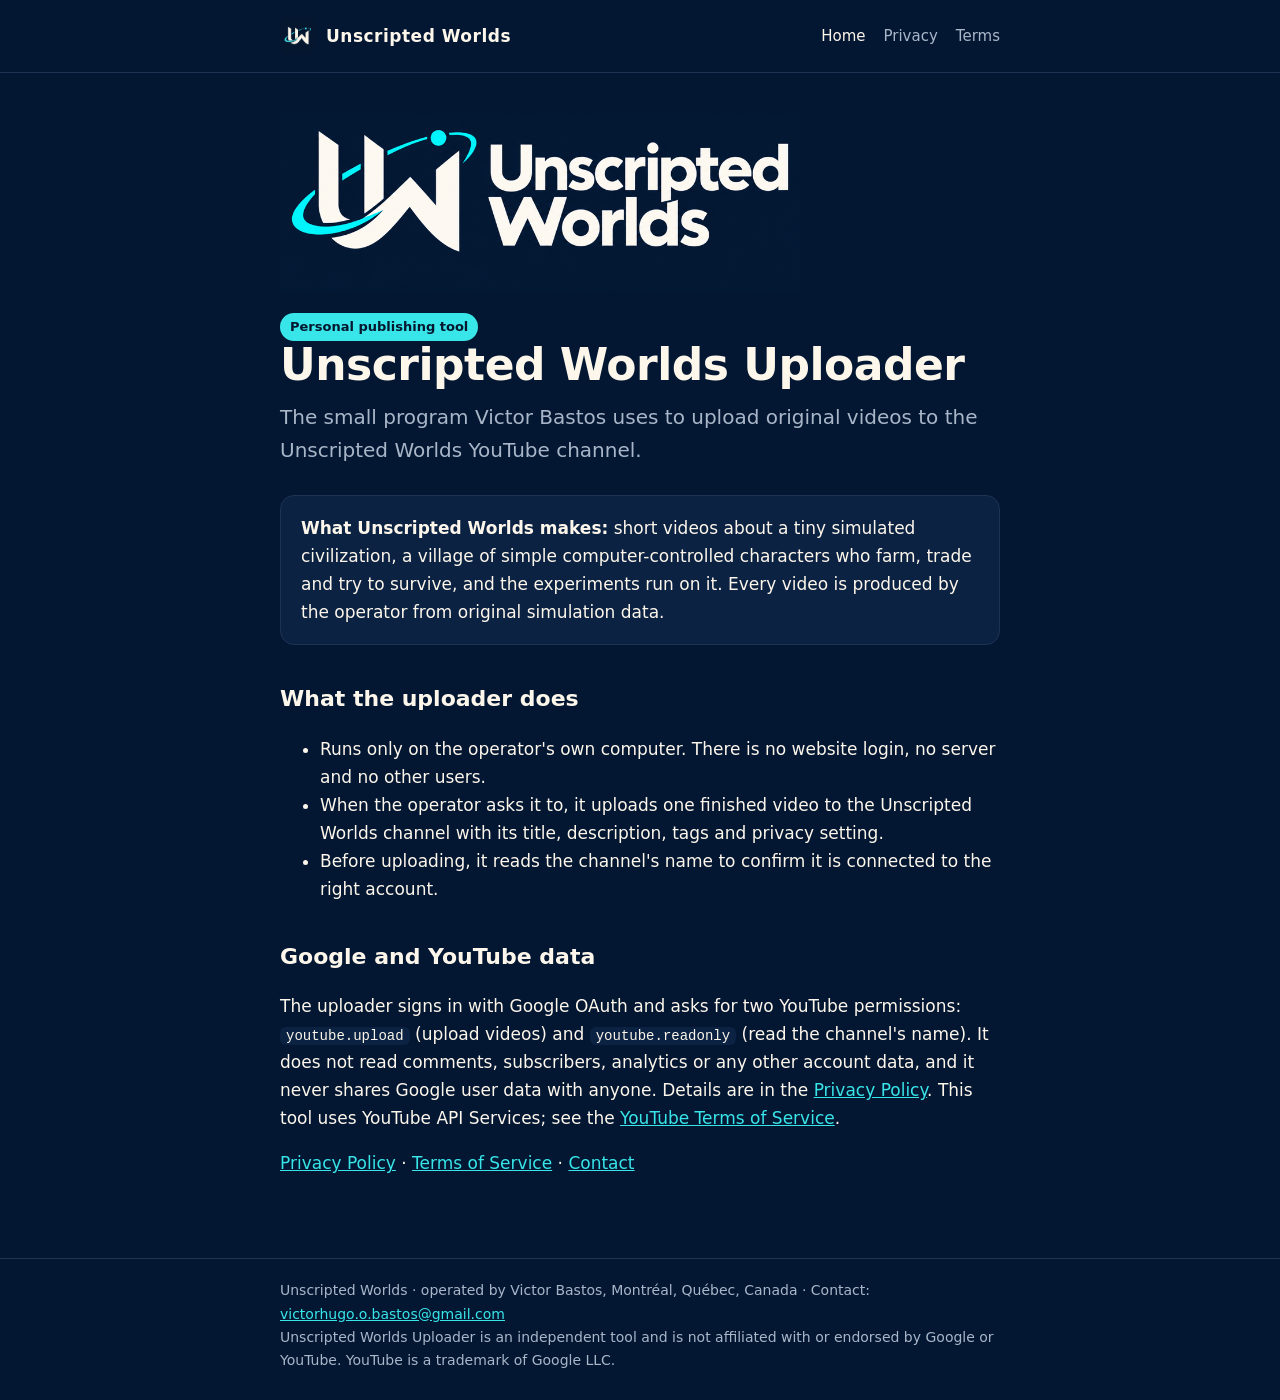
==== index.html @ 2a6cd31f "Update Unscripted Worlds Uploader site" ====
<!doctype html>
<html lang="en">
<head>
<meta charset="utf-8"><meta name="viewport" content="width=device-width, initial-scale=1">
<title>Unscripted Worlds Uploader</title>
<meta name="description" content="Unscripted Worlds Uploader: the personal tool used to upload videos to the Unscripted Worlds YouTube channel.">
<link rel="icon" href="/favicon.png" type="image/png"><link rel="apple-touch-icon" href="/apple-touch-icon.png"><meta name="theme-color" content="#031733"><link rel="stylesheet" href="/style.css">
</head>
<body>
<header><div class="wrap"><a class="mark" href="/"><img src="/logo-192.png" alt="" width="36" height="36">Unscripted Worlds</a>
<nav><a href="/" aria-current="page">Home</a><a href="/privacy.html">Privacy</a><a href="/terms.html">Terms</a></nav></div></header>
<main><div class="wrap">
<img class="hero-logo" src="/logo-full.png" alt="Unscripted Worlds" width="900" height="312">
<span class="pill">Personal publishing tool</span>
<h1>Unscripted Worlds Uploader</h1>
<p class="lede">The small program Victor Bastos uses to upload original videos to the Unscripted Worlds YouTube channel.</p>

<div class="card"><strong>What Unscripted Worlds makes:</strong> short videos about a tiny simulated civilization, a village of simple
computer-controlled characters who farm, trade and try to survive, and the experiments run on it. Every video is produced by the
operator from original simulation data.</div>

<h2>What the uploader does</h2>
<ul>
<li>Runs only on the operator's own computer. There is no website login, no server and no other users.</li>
<li>When the operator asks it to, it uploads one finished video to the Unscripted Worlds channel with its title, description, tags and privacy setting.</li>
<li>Before uploading, it reads the channel's name to confirm it is connected to the right account.</li>
</ul>

<h2>Google and YouTube data</h2>
<p>The uploader signs in with Google OAuth and asks for two YouTube permissions: <code>youtube.upload</code> (upload videos) and
<code>youtube.readonly</code> (read the channel's name). It does not read comments, subscribers, analytics or any other account data,
and it never shares Google user data with anyone. Details are in the <a href="/privacy.html">Privacy Policy</a>.
This tool uses YouTube API Services; see the <a href="https://www.youtube.com/t/terms">YouTube Terms of Service</a>.</p>

<p><a href="/privacy.html">Privacy Policy</a> · <a href="/terms.html">Terms of Service</a> · <a href="mailto:victorhugo.o.bastos@gmail.com">Contact</a></p>

</div></main>
<footer><div class="wrap">Unscripted Worlds · operated by Victor Bastos, Montréal, Québec, Canada · Contact: <a href="mailto:victorhugo.o.bastos@gmail.com">victorhugo.o.bastos@gmail.com</a><br>
Unscripted Worlds Uploader is an independent tool and is not affiliated with or endorsed by Google or YouTube. YouTube is a trademark of Google LLC.</div></footer>
</body>
</html>
---- style.css ----
:root { color-scheme: dark; --ink:#031733; --ink2:#0b2242; --paper:#fdf6eb; --muted:#a9b6c8; --gold:#38e5e8; --accent:#8ff4f6; --line:#1c3354; }
* { box-sizing: border-box; }
html, body { margin: 0; background: var(--ink); color: var(--paper); font: 17px/1.65 Inter, system-ui, -apple-system, "Segoe UI", sans-serif; }
a { color: var(--gold); overflow-wrap: anywhere; } a:hover { color: var(--accent); }
.wrap { max-width: 760px; margin: 0 auto; padding: 0 20px; }
header { border-bottom: 1px solid var(--line); }
header .wrap { display: flex; align-items: center; gap: 14px; padding-top: 18px; padding-bottom: 18px; flex-wrap: wrap; }
.mark { display: flex; align-items: center; gap: 10px; text-decoration: none; color: var(--paper); font-weight: 800; letter-spacing: .5px; }
.mark img { width: 36px; height: 36px; }
nav { margin-left: auto; display: flex; gap: 18px; font-size: 15px; }
nav a { color: var(--muted); text-decoration: none; } nav a:hover, nav a[aria-current] { color: var(--paper); }
main { padding: 40px 0 64px; }
h1 { font-size: clamp(30px, 6vw, 44px); line-height: 1.1; margin: 0 0 12px; letter-spacing: -.5px; }
h2 { font-size: 22px; margin: 36px 0 8px; }
.lede { font-size: 20px; color: var(--muted); margin: 0 0 28px; }
.card { background: var(--ink2); border: 1px solid var(--line); border-radius: 14px; padding: 18px 20px; margin: 16px 0; }
.pill { display: inline-block; font-size: 13px; font-weight: 700; background: #38e5e8; color: #05172f; padding: 3px 10px; border-radius: 999px; }
table { width: 100%; table-layout: fixed; border-collapse: collapse; font-size: 15px; } td, th { text-align: left; padding: 8px 6px; border-bottom: 1px solid var(--line); vertical-align: top; }
footer { border-top: 1px solid var(--line); color: var(--muted); font-size: 14px; } footer .wrap { padding-top: 20px; padding-bottom: 28px; }
code { overflow-wrap: anywhere; word-break: break-word; font-size: 14px; background: var(--ink2); padding: 1px 6px; border-radius: 6px; }
.hero-logo { width: 100%; max-width: 520px; height: auto; display: block; margin: 0 0 18px; }
.mark img { border-radius: 8px; }
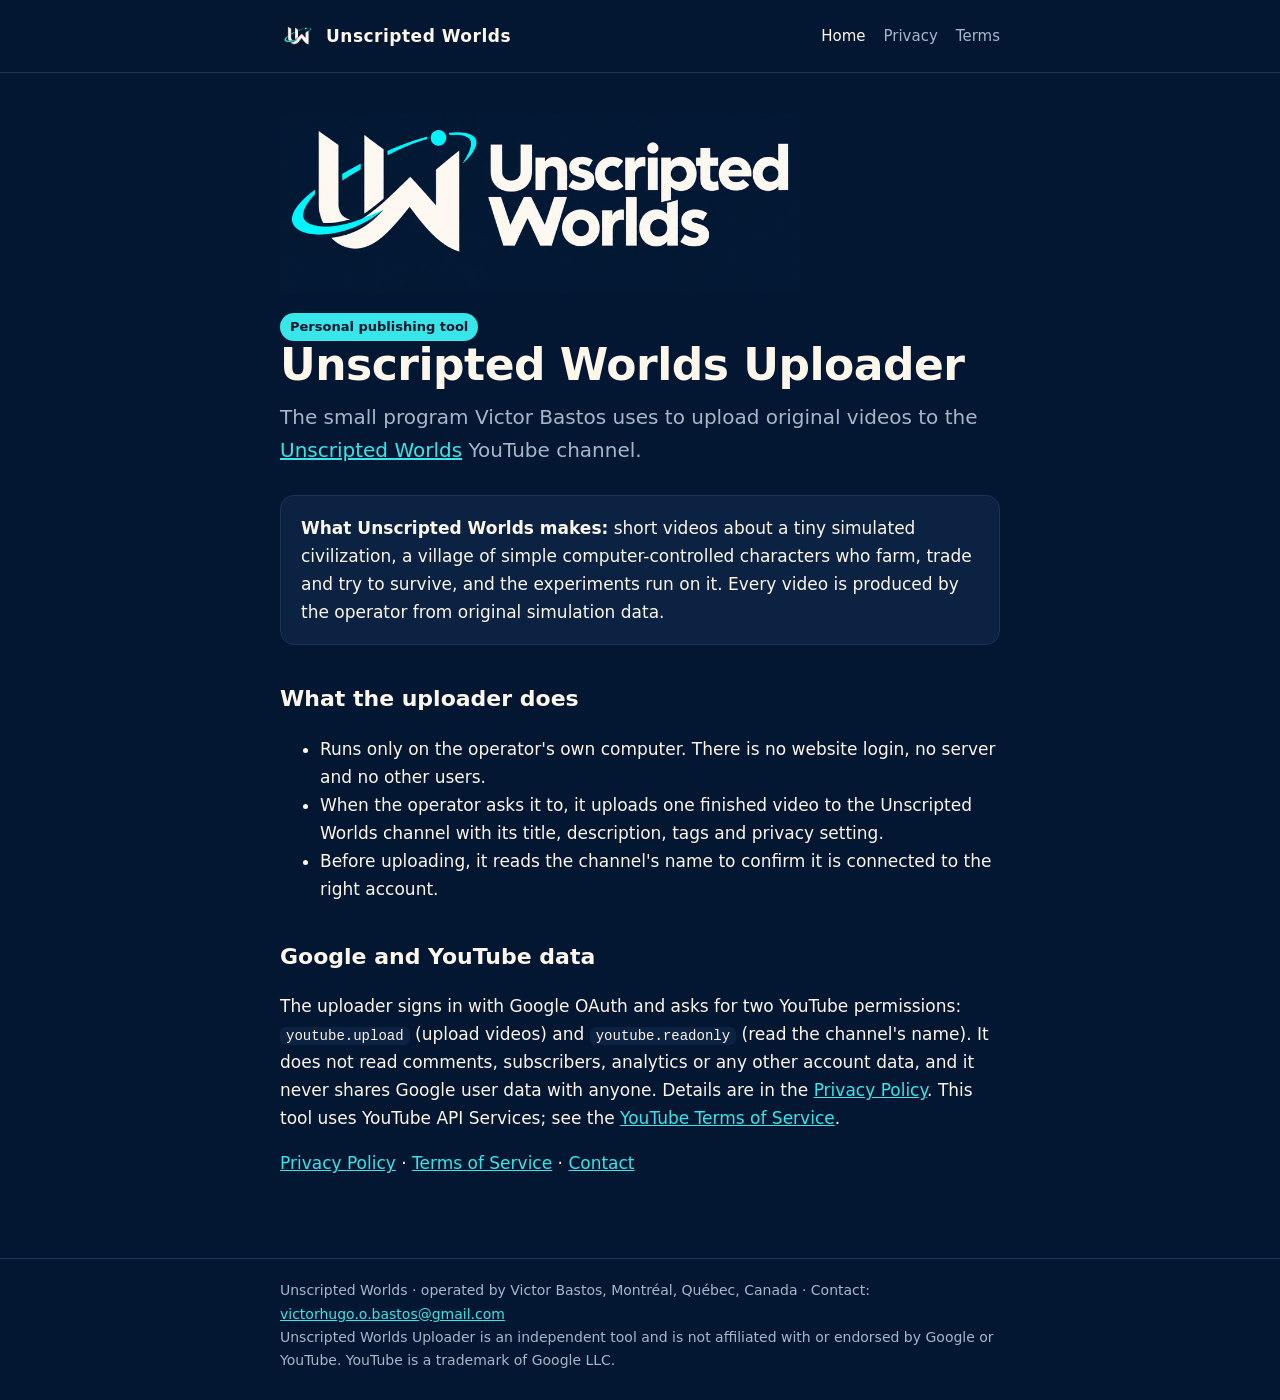
==== commit 8093454e: "Update Unscripted Worlds Uploader site" ====
--- a/index.html
+++ b/index.html
@@ -13,7 +13,7 @@
 <img class="hero-logo" src="/logo-full.png" alt="Unscripted Worlds" width="900" height="312">
 <span class="pill">Personal publishing tool</span>
 <h1>Unscripted Worlds Uploader</h1>
-<p class="lede">The small program Victor Bastos uses to upload original videos to the Unscripted Worlds YouTube channel.</p>
+<p class="lede">The small program Victor Bastos uses to upload original videos to the <a href="https://www.youtube.com/@Unscripted.Worldss">Unscripted Worlds</a> YouTube channel.</p>
 
 <div class="card"><strong>What Unscripted Worlds makes:</strong> short videos about a tiny simulated civilization, a village of simple
 computer-controlled characters who farm, trade and try to survive, and the experiments run on it. Every video is produced by the
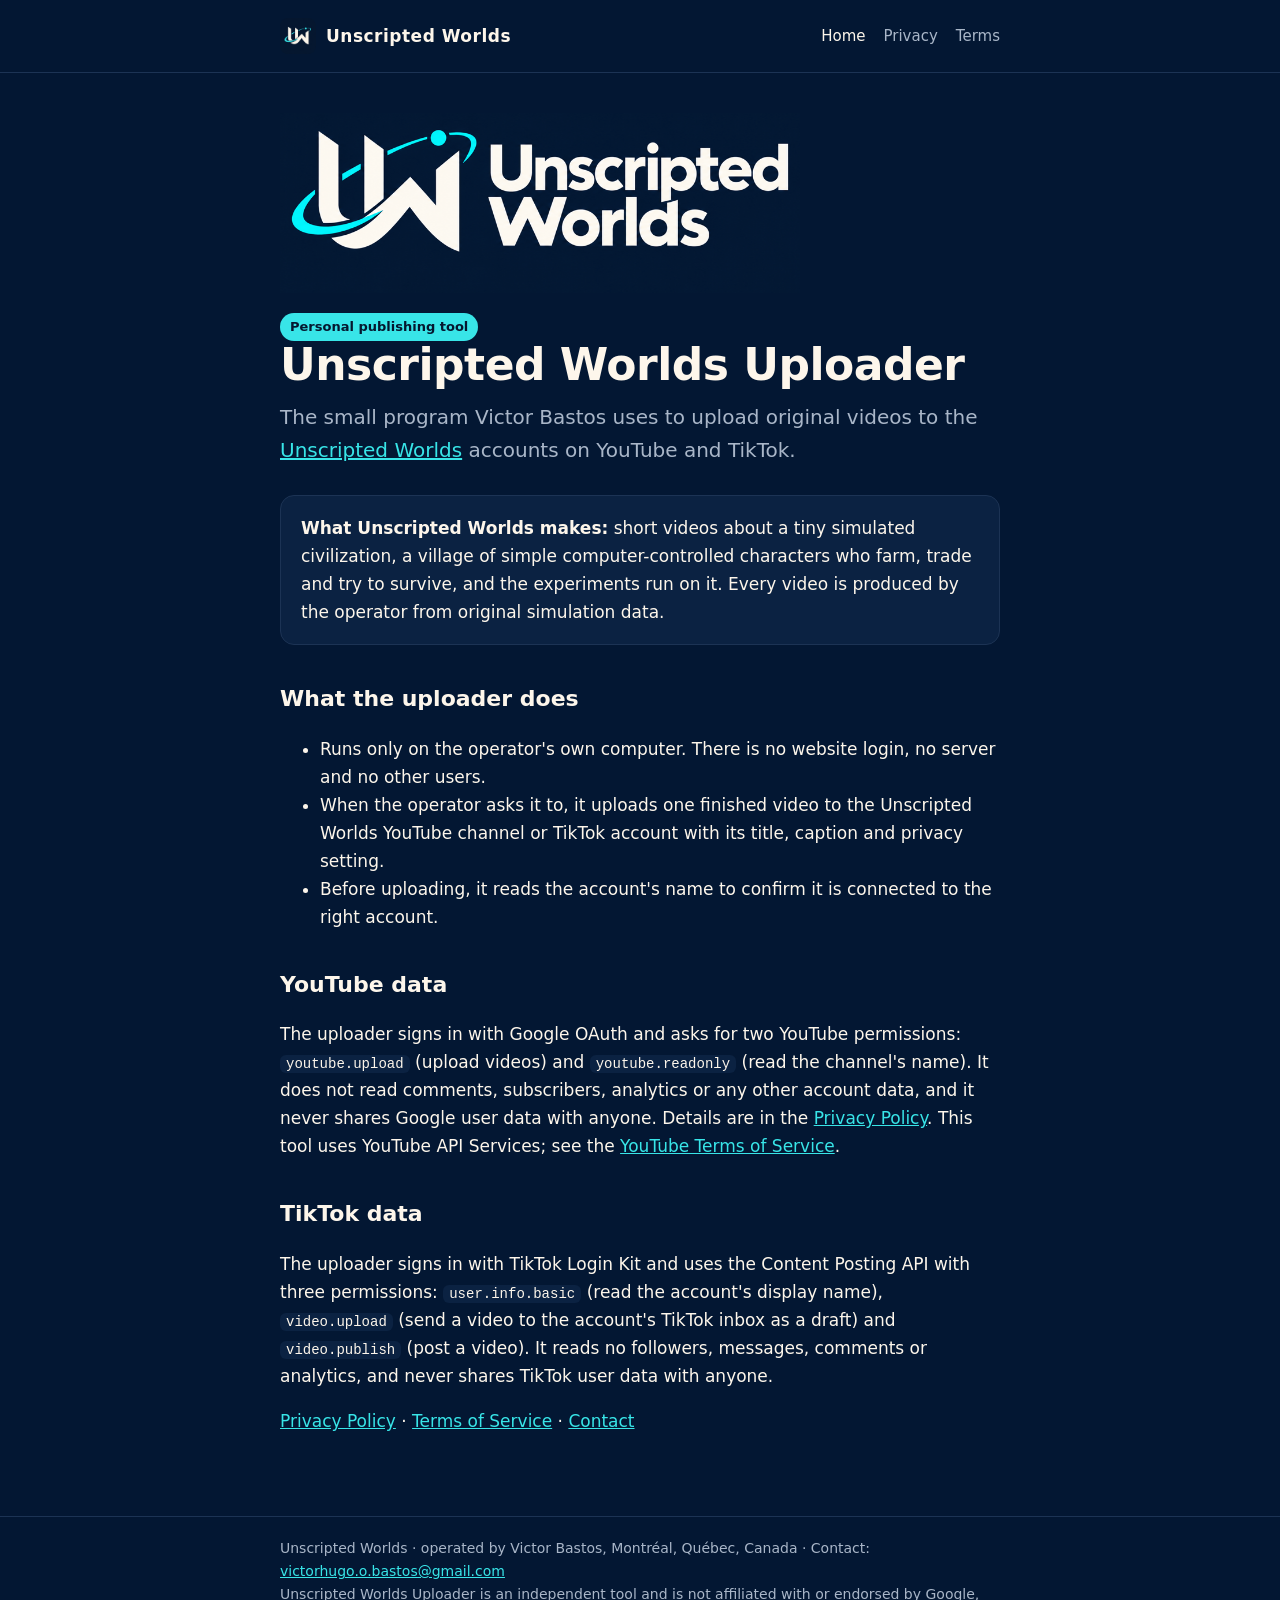
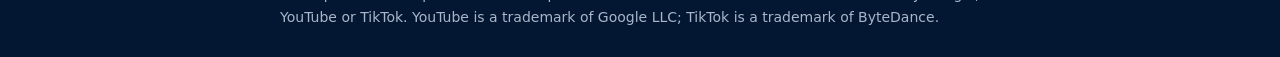
==== commit be34d05c: "Update Unscripted Worlds Uploader site" ====
--- a/index.html
+++ b/index.html
@@ -13,7 +13,7 @@
 <img class="hero-logo" src="/logo-full.png" alt="Unscripted Worlds" width="900" height="312">
 <span class="pill">Personal publishing tool</span>
 <h1>Unscripted Worlds Uploader</h1>
-<p class="lede">The small program Victor Bastos uses to upload original videos to the <a href="https://www.youtube.com/@Unscripted.Worldss">Unscripted Worlds</a> YouTube channel.</p>
+<p class="lede">The small program Victor Bastos uses to upload original videos to the <a href="https://www.youtube.com/@Unscripted.Worldss">Unscripted Worlds</a> accounts on YouTube and TikTok.</p>
 
 <div class="card"><strong>What Unscripted Worlds makes:</strong> short videos about a tiny simulated civilization, a village of simple
 computer-controlled characters who farm, trade and try to survive, and the experiments run on it. Every video is produced by the
@@ -22,20 +22,25 @@
 <h2>What the uploader does</h2>
 <ul>
 <li>Runs only on the operator's own computer. There is no website login, no server and no other users.</li>
-<li>When the operator asks it to, it uploads one finished video to the Unscripted Worlds channel with its title, description, tags and privacy setting.</li>
-<li>Before uploading, it reads the channel's name to confirm it is connected to the right account.</li>
+<li>When the operator asks it to, it uploads one finished video to the Unscripted Worlds YouTube channel or TikTok account with its title, caption and privacy setting.</li>
+<li>Before uploading, it reads the account's name to confirm it is connected to the right account.</li>
 </ul>
 
-<h2>Google and YouTube data</h2>
+<h2>YouTube data</h2>
 <p>The uploader signs in with Google OAuth and asks for two YouTube permissions: <code>youtube.upload</code> (upload videos) and
 <code>youtube.readonly</code> (read the channel's name). It does not read comments, subscribers, analytics or any other account data,
 and it never shares Google user data with anyone. Details are in the <a href="/privacy.html">Privacy Policy</a>.
 This tool uses YouTube API Services; see the <a href="https://www.youtube.com/t/terms">YouTube Terms of Service</a>.</p>
 
+<h2>TikTok data</h2>
+<p>The uploader signs in with TikTok Login Kit and uses the Content Posting API with three permissions: <code>user.info.basic</code>
+(read the account's display name), <code>video.upload</code> (send a video to the account's TikTok inbox as a draft) and <code>video.publish</code>
+(post a video). It reads no followers, messages, comments or analytics, and never shares TikTok user data with anyone.</p>
+
 <p><a href="/privacy.html">Privacy Policy</a> · <a href="/terms.html">Terms of Service</a> · <a href="mailto:victorhugo.o.bastos@gmail.com">Contact</a></p>
 
 </div></main>
 <footer><div class="wrap">Unscripted Worlds · operated by Victor Bastos, Montréal, Québec, Canada · Contact: <a href="mailto:victorhugo.o.bastos@gmail.com">victorhugo.o.bastos@gmail.com</a><br>
-Unscripted Worlds Uploader is an independent tool and is not affiliated with or endorsed by Google or YouTube. YouTube is a trademark of Google LLC.</div></footer>
+Unscripted Worlds Uploader is an independent tool and is not affiliated with or endorsed by Google, YouTube or TikTok. YouTube is a trademark of Google LLC; TikTok is a trademark of ByteDance.</div></footer>
 </body>
 </html>
